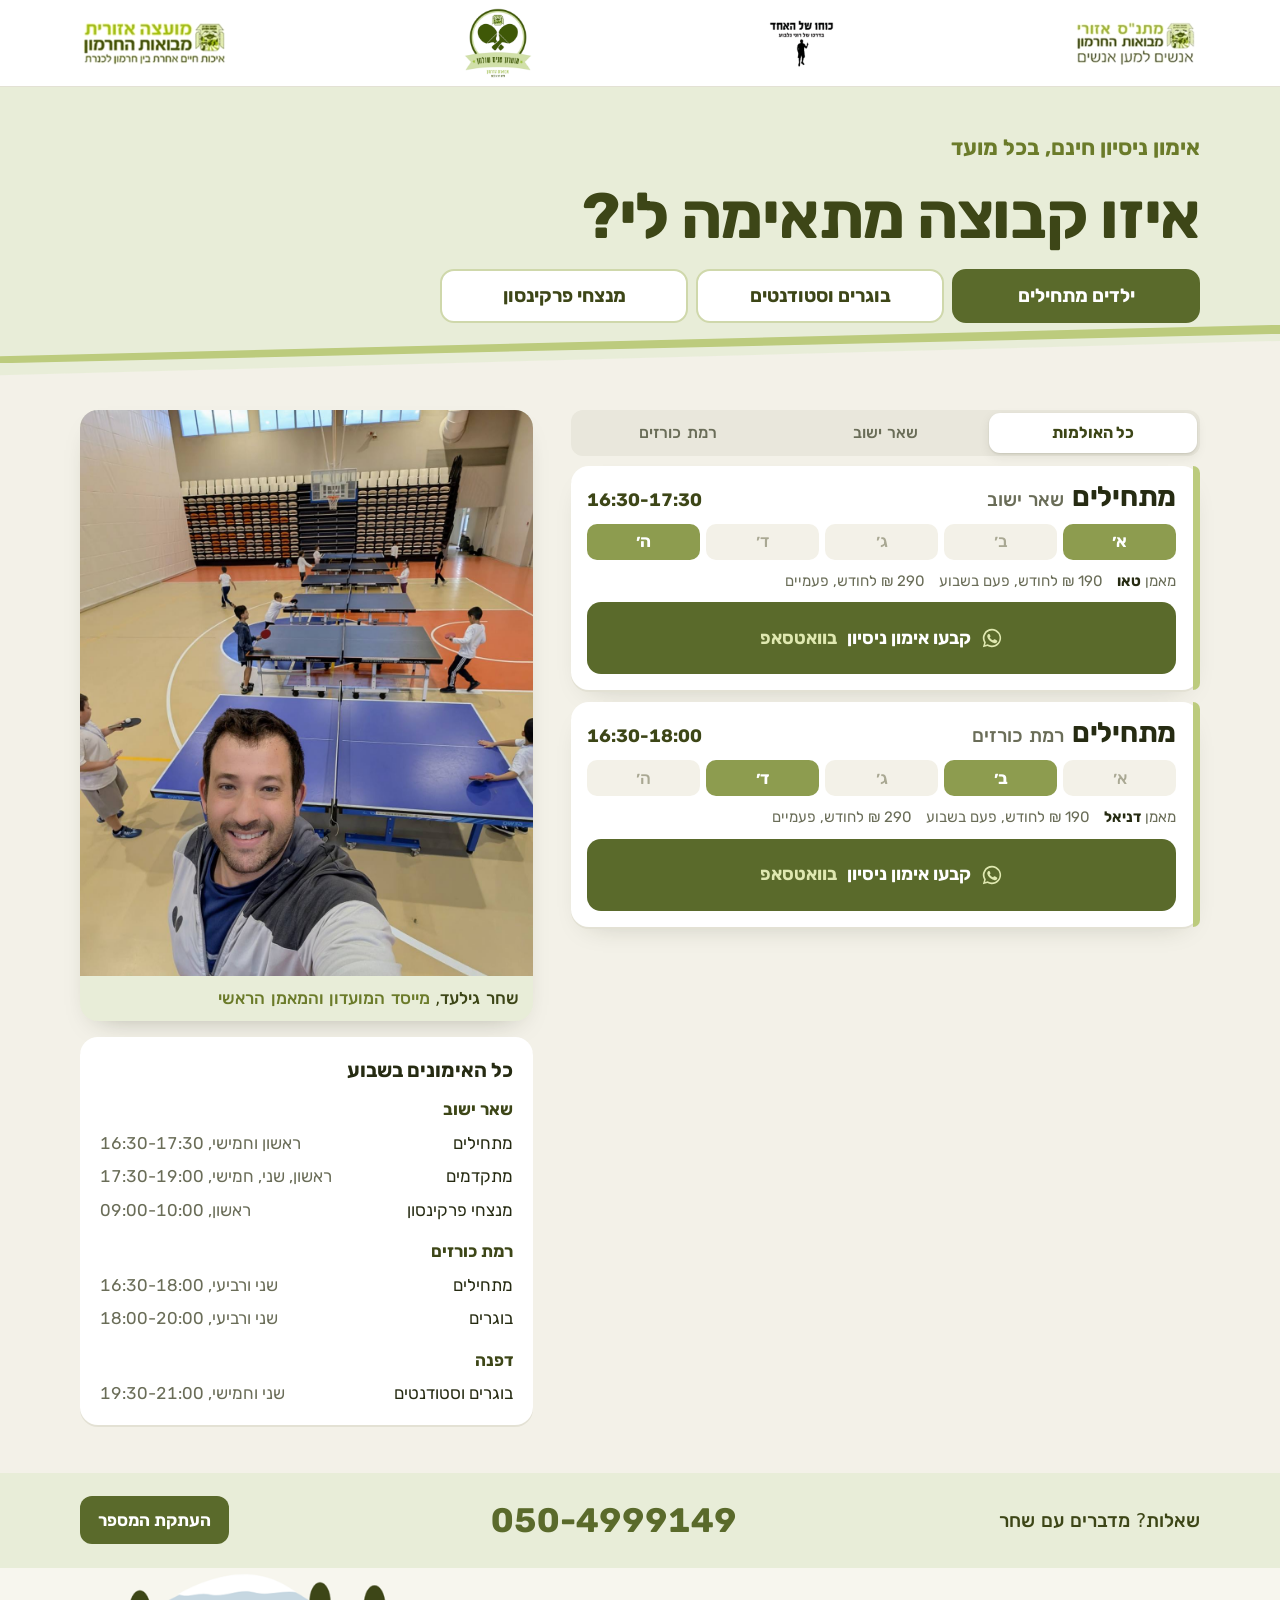
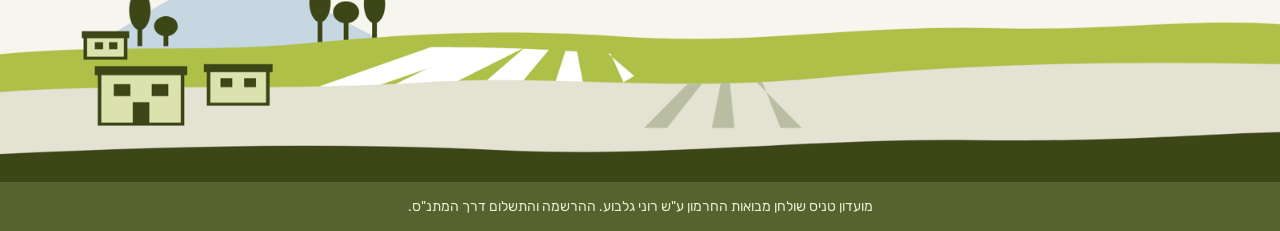
==== index.html @ 9fa0c829 "דף הקבוצות להורים ולמתעניינים Co-Authored-By: Claude Opus 5.5 <noreply@anthropic.com> Claude-Session" ====
<!doctype html>
<html lang="he" dir="rtl">
<head>
<meta charset="utf-8">
<meta name="viewport" content="width=device-width,initial-scale=1,viewport-fit=cover">
<meta name="description" content="הקבוצות של מועדון טניס שולחן מבואות החרמון: ימים, שעות, מאמנים ומחירים בשאר ישוב, רמת כורזים ודפנה. אימון ניסיון חינם.">
<meta property="og:title" content="איזו קבוצה מתאימה לי? מועדון טניס שולחן מבואות החרמון">
<meta property="og:description" content="ימים, שעות ומאמנים בשלושת האולמות. אימון ניסיון חינם, בכל מועד.">
<meta name="theme-color" content="#e8edd8">
<style>body{margin:0}img{max-width:100%}[hidden]{display:none!important}:root{padding-top:env(safe-area-inset-top,0px);padding-bottom:env(safe-area-inset-bottom,0px)}</style>
<title>איזו קבוצה מתאימה לי</title>

<style>
@font-face{font-family:"Rubik";font-weight:400;font-display:swap;src:url([data-uri]) format("woff2");unicode-range:U+0590-05FF,U+200C-2010,U+20AA,U+25CC,U+FB1D-FB4F}
@font-face{font-family:"Rubik";font-weight:500;font-display:swap;src:url([data-uri]) format("woff2");unicode-range:U+0590-05FF,U+200C-2010,U+20AA,U+25CC,U+FB1D-FB4F}
@font-face{font-family:"Rubik";font-weight:700;font-display:swap;src:url([data-uri]) format("woff2");unicode-range:U+0590-05FF,U+200C-2010,U+20AA,U+25CC,U+FB1D-FB4F}
@font-face{font-family:"Rubik";font-weight:400;font-display:swap;src:url([data-uri]) format("woff2");unicode-range:U+0000-00FF,U+2000-206F}
@font-face{font-family:"Rubik";font-weight:700;font-display:swap;src:url([data-uri]) format("woff2");unicode-range:U+0000-00FF,U+2000-206F}

/* Layout: the club's flyer template as a web page. White logo strip, olive title band with the
   lime diagonal, cream body with white side-barred cards, olive CTA bars, Galilee landscape footer.
   Two taps: who (in the band), then WhatsApp (on the card). One light look, like the printed template. */
:root{
  --olive:#3d4617; --olive-2:#4a5520; --lime:#a8bb43; --lime-soft:#f0f3e2;
  --sage:#e8edd8; --sage-line:#cfd8ab; --act:#5a6a2b; --act-2:#4e5d24; --on:#8d9c4f; --stripe:#bccb7d;
  --cream:#f3f1e8; --white:#ffffff; --ink:#262b12; --muted:#6a6d58; --line:#e3e1d4;
  --font:"Rubik",system-ui,-apple-system,"Segoe UI",Arial,sans-serif;
  --r:18px;
  --spring:cubic-bezier(.2,.9,.25,1);
  color-scheme:light;
}
html{scroll-behavior:smooth}
body{background:var(--cream);color:var(--ink);font-family:var(--font);font-size:17px;line-height:1.5;-webkit-font-smoothing:antialiased;-webkit-tap-highlight-color:transparent}
.in{max-width:1120px;margin:0 auto;padding-left:max(16px,env(safe-area-inset-left,0px));padding-right:max(16px,env(safe-area-inset-right,0px))}

.logos{background:var(--white);border-bottom:1px solid var(--line)}
.logos .in{display:grid;grid-template-columns:repeat(4,auto);justify-content:space-between;align-items:center;gap:10px;padding-block:8px}
.logos img{display:block;height:clamp(28px,6vw,52px);width:auto;max-width:100%;object-fit:contain}
.logos img.club{height:clamp(40px,8vw,70px)}

.band{position:relative;background:var(--sage);color:var(--olive);padding-bottom:clamp(34px,5vw,56px)}
.band::after{content:"";position:absolute;inset-inline:0;bottom:0;height:clamp(20px,3vw,40px);background:linear-gradient(var(--cream),var(--cream)) bottom/100% 0 no-repeat;
  background:var(--cream);clip-path:polygon(0 100%,100% 100%,100% 0,0 calc(100% - 4px))}
.band::before{content:"";position:absolute;inset-inline:0;bottom:clamp(8px,1.4vw,16px);height:clamp(22px,3vw,40px);background:var(--stripe);
  clip-path:polygon(0 calc(100% - 7px),100% 0,100% 9px,0 100%)}
.band .in{position:relative;z-index:1;display:grid;gap:clamp(10px,1.8vw,20px);padding-block:clamp(16px,3.5vw,44px) 0}
.eyebrow{color:#6b7b2a;font-weight:700;font-size:clamp(16px,2.2vw,22px);margin:0}
h1{margin:0;font-weight:700;font-size:clamp(30px,6vw,64px);line-height:1.02;letter-spacing:-.02em;text-wrap:balance}
.who{display:grid;grid-template-columns:repeat(3,minmax(0,1fr));gap:8px;max-width:760px}
.who button{font:inherit;font-weight:700;font-size:clamp(16px,1.9vw,19px);line-height:1.2;color:var(--olive);
  background:var(--white);border:2px solid var(--sage-line);border-radius:14px;min-height:54px;padding:8px 8px;cursor:pointer;
  transition:transform 120ms ease-out,background 160ms ease-out,color 160ms ease-out,border-color 160ms ease-out}
.who button:hover{border-color:var(--on)}
.who button:active{transform:scale(.97)}
.who button[aria-pressed="true"]{background:var(--act);border-color:var(--act);color:var(--white)}
@media (max-width:420px){.who button{font-size:15px}}

main .in{display:grid;grid-template-columns:minmax(0,1.25fr) minmax(0,.9fr);gap:clamp(20px,3vw,40px);align-items:start;padding-block:clamp(10px,2.4vw,32px) clamp(24px,4vw,48px)}
@media (max-width:900px){main .in{grid-template-columns:1fr}}
.pane{scroll-margin-top:12px}

.where{position:relative;display:grid;grid-auto-flow:column;grid-auto-columns:minmax(0,1fr);background:#e9e7dc;border-radius:12px;padding:3px;margin-bottom:10px}
.where[hidden]{display:none}
.where .thumb{position:absolute;left:0;top:3px;bottom:3px;width:0;border-radius:11px;background:var(--white);box-shadow:0 1px 2px rgba(38,43,18,.12),0 4px 12px rgba(38,43,18,.08);
  transition:transform 380ms var(--spring),width 380ms var(--spring)}
.where button{position:relative;z-index:1;font:inherit;font-weight:500;font-size:16px;color:var(--muted);background:none;border:0;border-radius:10px;min-height:40px;cursor:pointer;transition:color 160ms,transform 110ms}
.where button[aria-pressed="true"]{color:var(--olive);font-weight:700}
.where button:active{transform:scale(.97)}

.results{display:grid;gap:12px}
.card{position:relative;background:var(--white);border-radius:var(--r);padding:16px 24px 16px 16px;display:grid;gap:10px;
  box-shadow:0 2px 0 var(--line),0 12px 28px -18px rgba(38,43,18,.28)}
.card::before{content:"";position:absolute;inset-block:0;inset-inline-start:0;width:7px;border-start-start-radius:var(--r);border-end-start-radius:var(--r);background:var(--stripe)}
.card .top{display:flex;align-items:baseline;justify-content:space-between;gap:6px 14px;flex-wrap:wrap}
.card h2{margin:0;font-size:clamp(22px,3vw,28px);line-height:1.1;letter-spacing:-.01em}
.card h2 small{font-size:.68em;font-weight:500;color:var(--muted);margin-inline-start:8px;letter-spacing:0}
.card .when{font-weight:700;font-size:18px;font-variant-numeric:tabular-nums;color:var(--olive)}
.week{display:grid;grid-template-columns:repeat(5,minmax(0,1fr));gap:6px}
.week span{display:grid;place-items:center;height:36px;border-radius:10px;background:var(--cream);color:#a9a893;font-weight:500}
.week span.on{background:var(--on);color:var(--white);font-weight:700}
.facts{display:flex;flex-wrap:wrap;gap:6px 22px;font-size:18px;font-variant-numeric:tabular-nums}
.facts b{font-weight:700}
.price{display:flex;flex-wrap:wrap;gap:2px 14px;color:var(--muted);font-size:15px}
.price b{color:var(--ink);font-weight:700}
.go{display:flex;align-items:center;justify-content:center;gap:10px;background:var(--act);color:var(--white);text-decoration:none;
  font-weight:700;font-size:18px;border-radius:14px;min-height:52px;padding:10px 18px;transition:transform 110ms ease-out,background 160ms}
.go em{font-style:normal;color:#dfe8b0}
.go:hover{background:var(--act-2)}
.go:active{transform:scale(.98)}
.go svg{width:22px;height:22px;flex:none;color:#dfe8b0}
.enter{animation:enter 420ms var(--spring) both}
@keyframes enter{from{opacity:0;transform:translateY(10px)}to{opacity:1;transform:none}}
@media (prefers-reduced-motion:reduce){.enter{animation:fade 180ms ease both}@keyframes fade{from{opacity:0}to{opacity:1}}.where .thumb{transition:none}html{scroll-behavior:auto}}

.side{display:grid;gap:16px;position:sticky;top:16px}
.photo{margin:0;border-radius:var(--r);overflow:hidden;background:var(--sage);box-shadow:0 12px 28px -18px rgba(38,43,18,.4)}
.photo img{display:block;width:100%;aspect-ratio:4/5;object-fit:cover;object-position:50% 62%}
.photo figcaption{color:var(--olive);font-weight:500;padding:10px 14px}
.photo figcaption b{color:#6b7b2a;font-weight:500}
@media (max-width:900px){.side{position:static}.photo img{aspect-ratio:16/10}}

.week-all{background:var(--white);border-radius:var(--r);padding:18px 20px;box-shadow:0 2px 0 var(--line)}
.week-all h3{margin:0 0 4px;font-size:20px}
.week-all dl{margin:0;display:grid;gap:8px}
.week-all dt{font-weight:700;color:var(--olive);margin-top:8px}
.week-all dd{margin:0;display:flex;justify-content:space-between;gap:12px;font-variant-numeric:tabular-nums}
.week-all dd span:last-child{color:var(--muted);text-align:left}

.call{background:var(--sage);color:var(--olive)}
.call .in{display:flex;flex-wrap:wrap;align-items:center;justify-content:space-between;gap:12px 20px;padding-block:22px}
.call p{margin:0;font-size:19px;font-weight:500}
.num{font-size:clamp(26px,4vw,34px);font-weight:700;color:var(--act);direction:ltr;unicode-bidi:isolate;user-select:all;font-variant-numeric:tabular-nums}
.copy{font:inherit;font-weight:700;color:var(--white);background:var(--act);border:0;border-radius:12px;min-height:48px;padding:8px 18px;cursor:pointer;transition:transform 110ms}
.copy:active{transform:scale(.97)}
.land{display:block;width:100%;height:auto}
.foot{background:#56632e;color:#e7ecd2;font-size:14px;text-align:center;padding-block:14px}

button:focus-visible,a:focus-visible{outline:3px solid var(--on);outline-offset:3px}
</style>

</head>
<body>
<header class="logos">
  <div class="in">
    <img src="[data-uri]" alt="מתנ&quot;ס אזורי מבואות החרמון">
    <img src="[data-uri]" alt="כוחו של האחד">
    <img class="club" src="[data-uri]" alt="מועדון טניס שולחן מבואות החרמון ע&quot;ש רוני גלבוע">
    <img src="[data-uri]" alt="מועצה אזורית מבואות החרמון">
  </div>
</header>

<section class="band">
  <div class="in">
    <p class="eyebrow">אימון ניסיון חינם, בכל מועד</p>
    <h1>איזו קבוצה מתאימה לי?</h1>
    <div class="who" id="who" role="group" aria-label="למי האימון"></div>
  </div>
</section>

<main>
  <div class="in">
    <section class="pane" id="pane" aria-label="הקבוצה שמתאימה">
      <div class="where" id="where" role="group" aria-label="אולם"><span class="thumb" id="thumb"></span></div>
      <div class="results" id="results" aria-live="polite"></div>
    </section>
    <aside class="side">
      <figure class="photo">
        <img src="[data-uri]" alt="אימון ילדים באולם, שחר בקדמת התמונה">
        <figcaption>שחר גילעד, <b>מייסד המועדון והמאמן הראשי</b></figcaption>
      </figure>
      <div class="week-all" id="weekall"></div>
    </aside>
  </div>
</main>

<section class="call">
  <div class="in">
    <p>שאלות? מדברים עם שחר</p>
    <span class="num" id="phone">050-4999149</span>
    <button class="copy" id="copy" type="button">העתקת המספר</button>
  </div>
</section>
<img class="land" src="[data-uri]" alt="">
<div class="foot"><div class="in">מועדון טניס שולחן מבואות החרמון ע"ש רוני גלבוע. ההרשמה והתשלום דרך המתנ"ס.</div></div>

<script>
const PHONE = "972504999149";
const DAYS = ["א׳", "ב׳", "ג׳", "ד׳", "ה׳"];
const DAYNAMES = ["ראשון", "שני", "שלישי", "רביעי", "חמישי"];
const WHO = [
  { id: "kids", label: "ילדים מתחילים" },
  { id: "adults", label: "בוגרים וסטודנטים" },
  { id: "pk", label: "מנצחי פרקינסון" },
];
const HALLS = { shear: "שאר ישוב", korazim: "רמת כורזים", dafna: "דפנה" };
const GROUPS = [
  { who: "kids", hall: "shear", name: "מתחילים", days: [0, 4], hours: "16:30-17:30", coach: "טאו", price: ["190 ₪ לחודש, פעם בשבוע", "290 ₪ לחודש, פעמיים"] },
  { who: "kids", hall: "korazim", name: "מתחילים", days: [1, 3], hours: "16:30-18:00", coach: "דניאל", price: ["190 ₪ לחודש, פעם בשבוע", "290 ₪ לחודש, פעמיים"] },
  { who: "advanced", hall: "shear", name: "מתקדמים", days: [0, 1, 4], hours: "17:30-19:00", coach: "שחר", price: ["290 ₪ לחודש, פעמיים בשבוע", "390 ₪ לחודש, שלוש פעמים"] },
  { who: "adults", hall: "korazim", name: "בוגרים", days: [1, 3], hours: "18:00-20:00", coach: "דניאל", price: ["190 ₪ לחודש, פעם בשבוע", "290 ₪ לחודש, פעמיים"] },
  { who: "adults", hall: "dafna", name: "בוגרים וסטודנטים", days: [1, 4], hours: "19:30-21:00", coach: "דור", price: ["190 ₪ לחודש, פעם בשבוע", "290 ₪ לחודש, פעמיים"] },
  { who: "pk", hall: "shear", name: "מנצחי פרקינסון", days: [0], hours: "09:00-10:00", coach: "שחר", price: ["100 ₪ לחודש"] },
];
const WA = '<svg viewBox="0 0 24 24" aria-hidden="true" fill="currentColor"><path d="M12 2a10 10 0 0 0-8.6 15.1L2 22l5-1.3A10 10 0 1 0 12 2zm0 18.2a8.2 8.2 0 0 1-4.2-1.2l-.3-.2-3 .8.8-2.9-.2-.3A8.2 8.2 0 1 1 12 20.2zm4.5-6.1c-.2-.1-1.5-.7-1.7-.8s-.4-.1-.6.1-.7.8-.8 1-.3.2-.5.1a6.7 6.7 0 0 1-3.3-2.9c-.2-.4.2-.4.7-1.3a.5.5 0 0 0 0-.4l-.8-1.8c-.2-.5-.4-.4-.6-.4h-.5a1 1 0 0 0-.7.3 3 3 0 0 0-.9 2.2 5.2 5.2 0 0 0 1.1 2.8 11.9 11.9 0 0 0 4.6 4c1.7.7 2.4.8 3.2.7a2.8 2.8 0 0 0 1.9-1.3 2.3 2.3 0 0 0 .1-1.3c0-.1-.2-.2-.4-.3z"/></svg>';

const dayText = (g) => { const n = g.days.map((d) => DAYNAMES[d]); return n.length > 2 ? n.join(", ") : n.join(" ו"); };
const calm = () => matchMedia("(prefers-reduced-motion: reduce)").matches;

let who = "kids", where = "all";
try { const s = JSON.parse(localStorage.getItem("pick") || "{}"); if (WHO.some((w) => w.id === s.who)) who = s.who; } catch {}

function waLink(g) {
  const at = "ב" + HALLS[g.hall], when = `${dayText(g)}, ${g.hours}`;
  const text = g.who === "pk"
    ? `שלום שחר, אשמח להגיע לאימון ניסיון בקבוצת מנצחי פרקינסון ${at} (${when}).`
    : g.who === "adults"
      ? `שלום שחר, אשמח להגיע לאימון ניסיון בקבוצת ה${g.name} ${at} (${when}).`
      : `שלום שחר, אשמח לתאם אימון ניסיון לילד/ה שלי בקבוצת ה${g.name} ${at} (${when}).`;
  return `https://wa.me/${PHONE}?text=${encodeURIComponent(text)}`;
}

function renderWho() {
  const box = document.getElementById("who");
  box.innerHTML = "";
  for (const w of WHO) {
    const b = document.createElement("button");
    b.type = "button"; b.id = "who-" + w.id; b.textContent = w.label;
    b.setAttribute("aria-pressed", String(w.id === who));
    b.addEventListener("click", () => {
      who = w.id; where = "all";
      try { localStorage.setItem("pick", JSON.stringify({ who })); } catch {}
      renderWho(); renderResults();
      const pane = document.getElementById("pane"), y = pane.getBoundingClientRect().top;
      if (y > innerHeight * .6 || y < 0) pane.scrollIntoView({ behavior: calm() ? "auto" : "smooth", block: "start" });
    });
    box.append(b);
  }
}

function placeThumb() {
  const box = document.getElementById("where"), thumb = document.getElementById("thumb");
  const on = box.querySelector('button[aria-pressed="true"]');
  if (!on) return;
  thumb.style.width = on.offsetWidth + "px";
  thumb.style.transform = `translateX(${on.offsetLeft}px)`;
}

function renderWhere(halls) {
  const box = document.getElementById("where");
  box.querySelectorAll("button").forEach((b) => b.remove());
  box.hidden = halls.length < 2;
  if (box.hidden) return;
  for (const [id, label] of [["all", "כל האולמות"], ...halls.map((h) => [h, HALLS[h]])]) {
    const b = document.createElement("button");
    b.type = "button"; b.id = "where-" + id; b.textContent = label;
    b.setAttribute("aria-pressed", String(id === where));
    b.addEventListener("click", () => {
      where = id;
      box.querySelectorAll("button").forEach((x) => x.setAttribute("aria-pressed", String(x === b)));
      placeThumb(); renderCards();
    });
    box.append(b);
  }
  requestAnimationFrame(placeThumb);
}

function card(g, i) {
  const a = document.createElement("article");
  a.className = "card enter";
  a.style.animationDelay = i * 60 + "ms";
  a.innerHTML = `<div class="top"><h2>${g.name}<small>${HALLS[g.hall]}</small></h2><span class="when">${g.hours}</span></div>
    <div class="week" aria-label="ימי אימון: ${dayText(g)}">${DAYS.map((d, k) => `<span class="${g.days.includes(k) ? "on" : ""}">${d}</span>`).join("")}</div>
    <div class="price"><span>מאמן <b>${g.coach}</b></span>${g.price.map((p) => `<span>${p}</span>`).join("")}</div>
    <a class="go" href="${waLink(g)}" target="_blank" rel="noopener">${WA}קבעו אימון ניסיון <em>בוואטסאפ</em></a>`;
  return a;
}

const mine = () => GROUPS.filter((g) => g.who === who);
function renderCards() {
  const box = document.getElementById("results");
  box.innerHTML = "";
  mine().filter((g) => where === "all" || g.hall === where).forEach((g, i) => box.append(card(g, i)));
}
function renderResults() { renderWhere([...new Set(mine().map((g) => g.hall))]); renderCards(); }

document.getElementById("weekall").innerHTML = "<h3>כל האימונים בשבוע</h3><dl>" +
  Object.entries(HALLS).map(([id, name]) => `<dt>${name}</dt>` +
    GROUPS.filter((g) => g.hall === id).map((g) => `<dd><span>${g.name}</span><span>${dayText(g)}, ${g.hours}</span></dd>`).join("")).join("") + "</dl>";

document.getElementById("copy").addEventListener("click", (e) => {
  const btn = e.currentTarget;
  navigator.clipboard.writeText("050-4999149").then(() => { btn.textContent = "הועתק"; }).catch(() => {
    const r = document.createRange(); r.selectNodeContents(document.getElementById("phone"));
    const s = getSelection(); s.removeAllRanges(); s.addRange(r);
  });
});
addEventListener("resize", placeThumb);
document.documentElement.dir = "rtl"; document.documentElement.lang = "he";
renderWho(); renderResults();
</script>

</body>
</html>
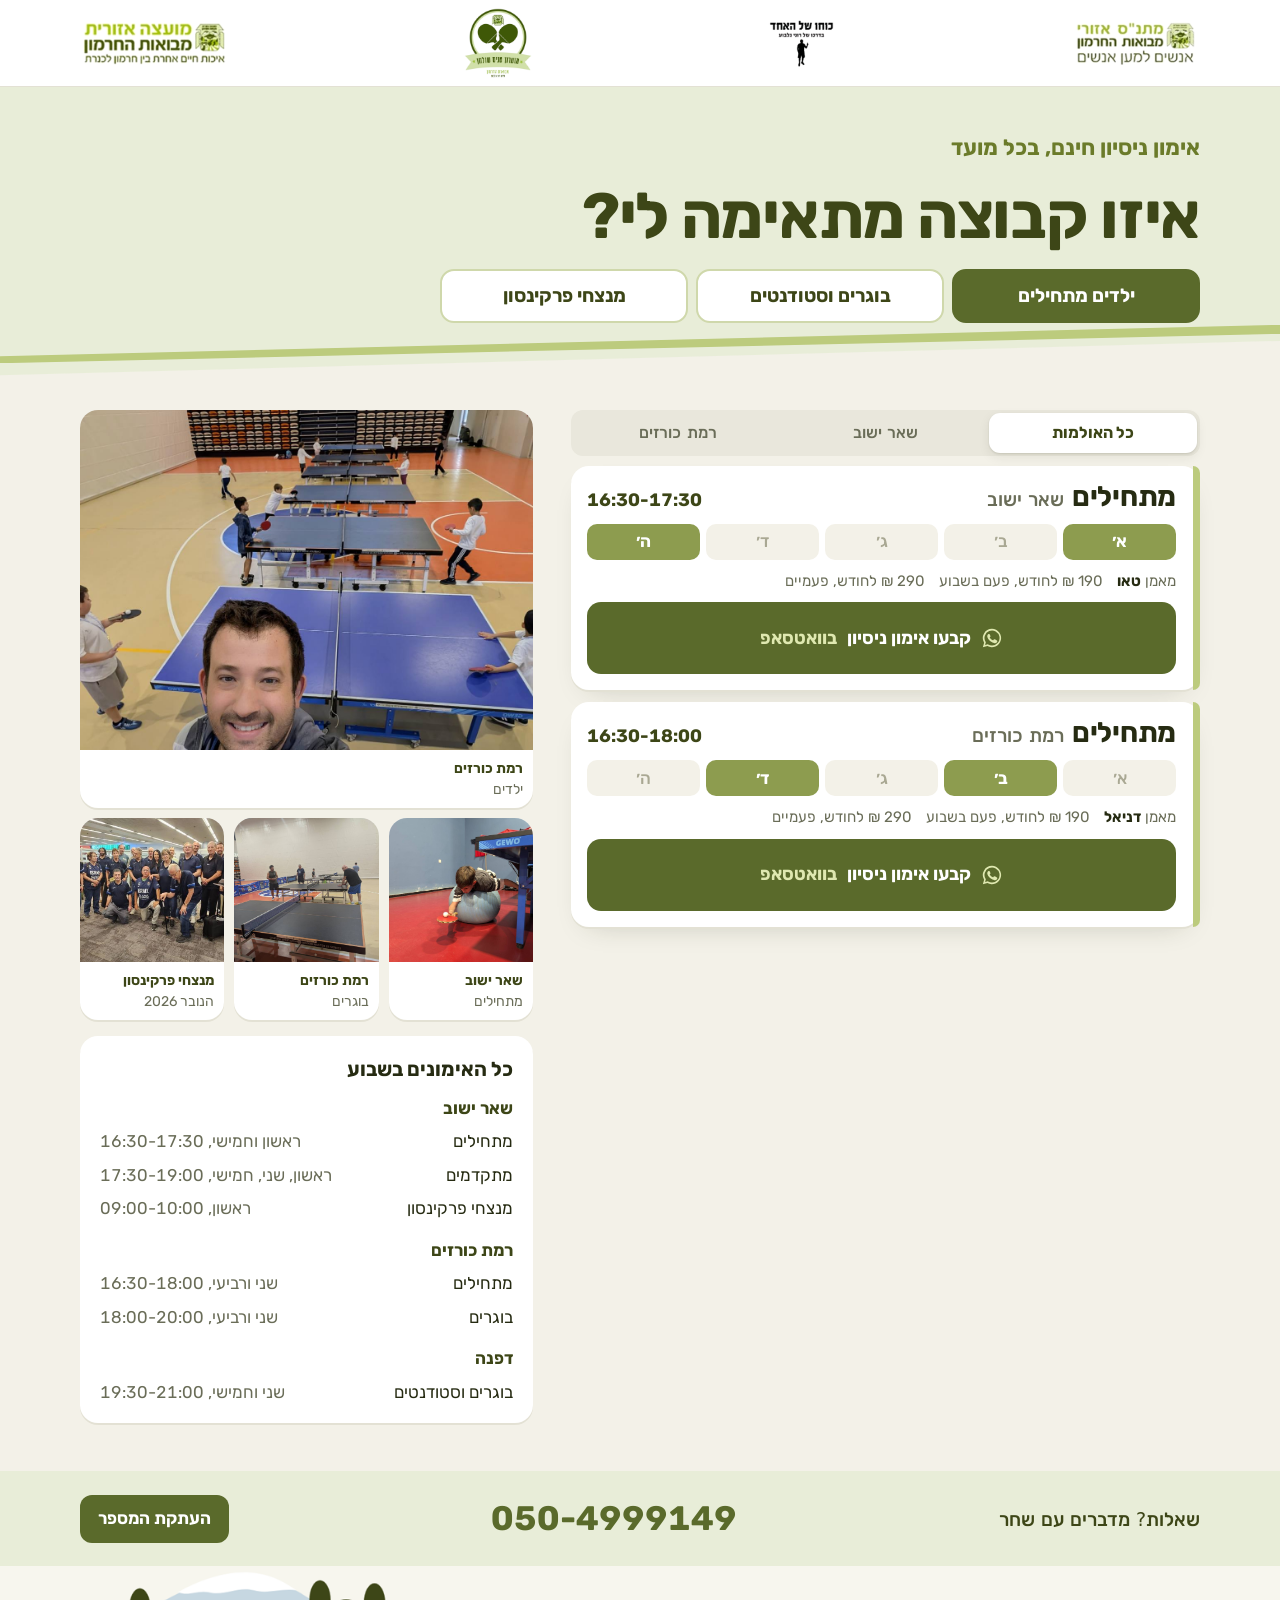
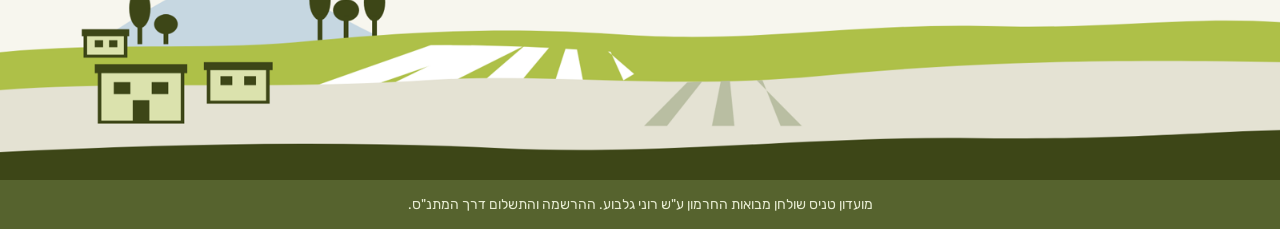
==== commit a02b89ad: "תמונות מכל האולמות במקום תמונה אחת Co-Authored-By: Claude Opus 5.5 <noreply@anthropic.com> Claude-Se" ====
--- a/index.html
+++ b/index.html
@@ -9,7 +9,6 @@
 <meta name="theme-color" content="#e8edd8">
 <style>body{margin:0}img{max-width:100%}[hidden]{display:none!important}:root{padding-top:env(safe-area-inset-top,0px);padding-bottom:env(safe-area-inset-bottom,0px)}</style>
 <title>איזו קבוצה מתאימה לי</title>
-
 <style>
 @font-face{font-family:"Rubik";font-weight:400;font-display:swap;src:url([data-uri]) format("woff2");unicode-range:U+0590-05FF,U+200C-2010,U+20AA,U+25CC,U+FB1D-FB4F}
 @font-face{font-family:"Rubik";font-weight:500;font-display:swap;src:url([data-uri]) format("woff2");unicode-range:U+0590-05FF,U+200C-2010,U+20AA,U+25CC,U+FB1D-FB4F}
@@ -93,12 +92,17 @@
 @media (prefers-reduced-motion:reduce){.enter{animation:fade 180ms ease both}@keyframes fade{from{opacity:0}to{opacity:1}}.where .thumb{transition:none}html{scroll-behavior:auto}}
 
 .side{display:grid;gap:16px;position:sticky;top:16px}
-.photo{margin:0;border-radius:var(--r);overflow:hidden;background:var(--sage);box-shadow:0 12px 28px -18px rgba(38,43,18,.4)}
-.photo img{display:block;width:100%;aspect-ratio:4/5;object-fit:cover;object-position:50% 62%}
-.photo figcaption{color:var(--olive);font-weight:500;padding:10px 14px}
-.photo figcaption b{color:#6b7b2a;font-weight:500}
-@media (max-width:900px){.side{position:static}.photo img{aspect-ratio:16/10}}
-
+.gallery{display:grid;grid-auto-flow:column;grid-auto-columns:82%;gap:10px;overflow-x:auto;scroll-snap-type:x mandatory;overscroll-behavior-x:contain;
+  scrollbar-width:none;border-radius:var(--r);-webkit-overflow-scrolling:touch}
+.gallery::-webkit-scrollbar{display:none}
+.gallery figure{margin:0;scroll-snap-align:start;background:var(--white);border-radius:var(--r);overflow:hidden;box-shadow:0 2px 0 var(--line)}
+.gallery img{display:block;width:100%;aspect-ratio:4/5;object-fit:cover}
+.gallery figcaption{display:flex;justify-content:space-between;gap:8px;padding:9px 14px;font-weight:700;color:var(--olive)}
+.gallery figcaption span{font-weight:400;color:var(--muted)}
+@media (min-width:901px){.gallery{grid-auto-flow:row;grid-template-columns:repeat(3,1fr);grid-auto-columns:auto;overflow:visible}
+  .gallery figure:first-child{grid-column:1/-1}.gallery figure:first-child img{aspect-ratio:4/3}.gallery img{aspect-ratio:1/1}
+  .gallery figcaption{padding:8px 10px;font-size:14px;flex-direction:column;gap:0}}
+@media (max-width:900px){.side{position:static}}
 .week-all{background:var(--white);border-radius:var(--r);padding:18px 20px;box-shadow:0 2px 0 var(--line)}
 .week-all h3{margin:0 0 4px;font-size:20px}
 .week-all dl{margin:0;display:grid;gap:8px}
@@ -144,10 +148,12 @@
       <div class="results" id="results" aria-live="polite"></div>
     </section>
     <aside class="side">
-      <figure class="photo">
-        <img src="[data-uri]" alt="אימון ילדים באולם, שחר בקדמת התמונה">
-        <figcaption>שחר גילעד, <b>מייסד המועדון והמאמן הראשי</b></figcaption>
-      </figure>
+      <div class="gallery" id="gallery" aria-label="תמונות מהאולמות">
+        <figure><img src="[data-uri]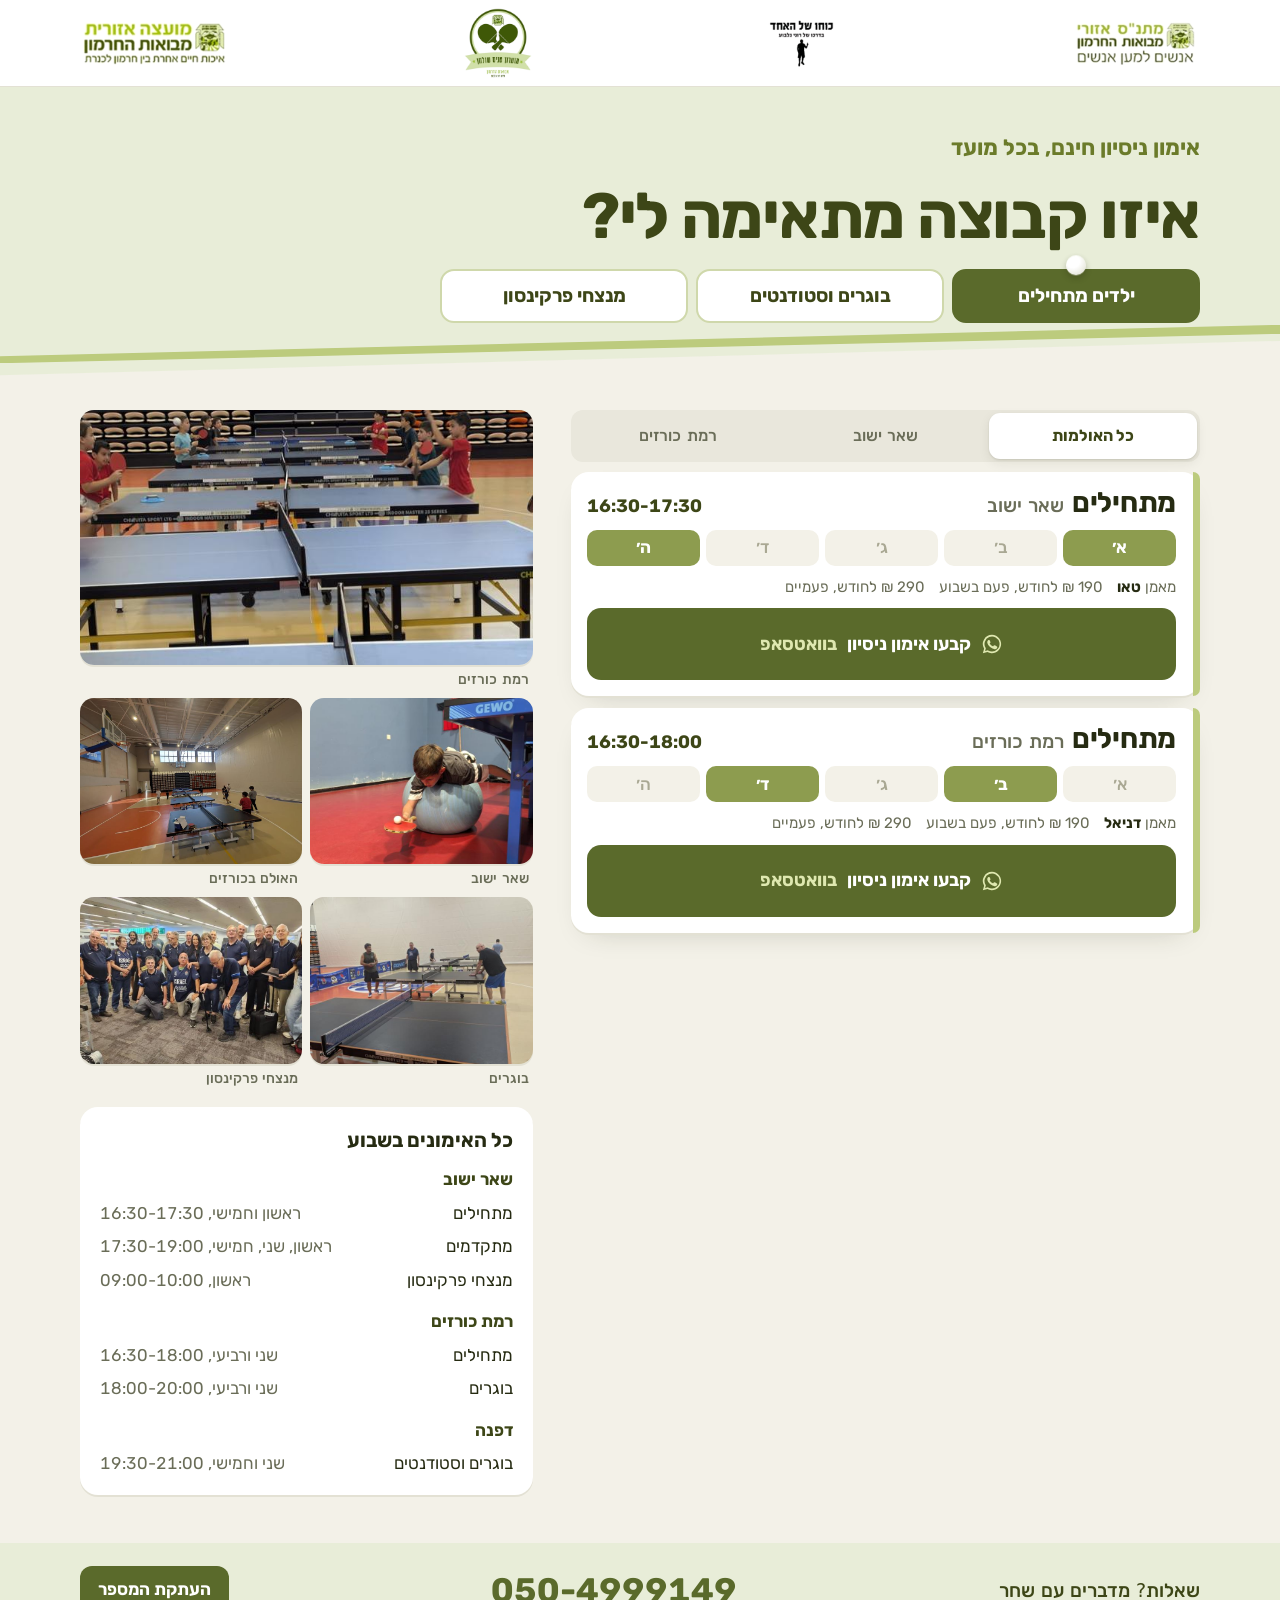
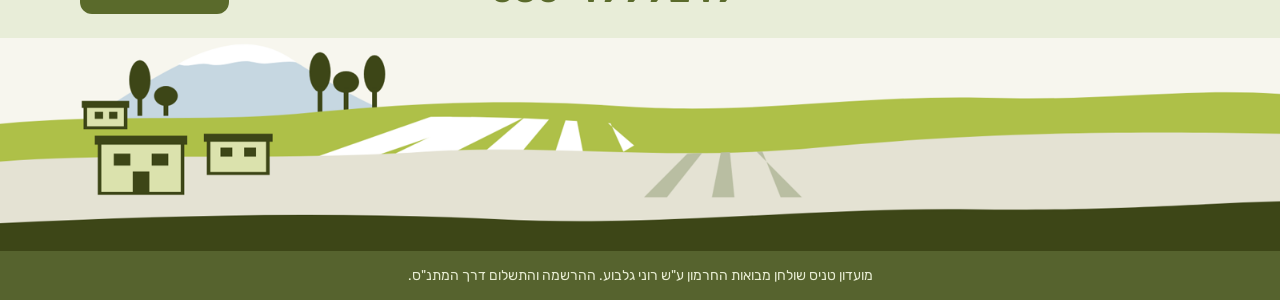
==== commit 422699af: "כדור שקופץ בין הבחירות, תמונות מכל האולמות, פס חיוג בטלפון, תצוגה מקדימה בוואטסאפ Co-Authored-By: Cl" ====
--- a/index.html
+++ b/index.html
@@ -3,11 +3,20 @@
 <head>
 <meta charset="utf-8">
 <meta name="viewport" content="width=device-width,initial-scale=1,viewport-fit=cover">
+<meta name="color-scheme" content="only light">
+<meta name="theme-color" content="#e8edd8">
 <meta name="description" content="הקבוצות של מועדון טניס שולחן מבואות החרמון: ימים, שעות, מאמנים ומחירים בשאר ישוב, רמת כורזים ודפנה. אימון ניסיון חינם.">
-<meta property="og:title" content="איזו קבוצה מתאימה לי? מועדון טניס שולחן מבואות החרמון">
-<meta property="og:description" content="ימים, שעות ומאמנים בשלושת האולמות. אימון ניסיון חינם, בכל מועד.">
-<meta name="theme-color" content="#e8edd8">
-<style>body{margin:0}img{max-width:100%}[hidden]{display:none!important}:root{padding-top:env(safe-area-inset-top,0px);padding-bottom:env(safe-area-inset-bottom,0px)}</style>
+<meta property="og:type" content="website">
+<meta property="og:url" content="https://shahar1987.github.io/kvutzot/">
+<meta property="og:title" content="איזו קבוצה מתאימה לי?">
+<meta property="og:description" content="מועדון טניס שולחן מבואות החרמון. ימים, שעות ומאמנים, אימון ניסיון חינם.">
+<meta property="og:image" content="https://shahar1987.github.io/kvutzot/og.jpg">
+<meta property="og:image:width" content="1200"><meta property="og:image:height" content="630">
+<meta property="og:locale" content="he_IL">
+<meta name="twitter:card" content="summary_large_image">
+<link rel="icon" href="img/logo_club.png">
+<link rel="apple-touch-icon" href="icon.png">
+<style>body{margin:0}img{max-width:100%}[hidden]{display:none!important}:root{padding-top:env(safe-area-inset-top,0px)}</style>
 <title>איזו קבוצה מתאימה לי</title>
 <style>
 @font-face{font-family:"Rubik";font-weight:400;font-display:swap;src:url([data-uri]) format("woff2");unicode-range:U+0590-05FF,U+200C-2010,U+20AA,U+25CC,U+FB1D-FB4F}
@@ -26,10 +35,10 @@
   --font:"Rubik",system-ui,-apple-system,"Segoe UI",Arial,sans-serif;
   --r:18px;
   --spring:cubic-bezier(.2,.9,.25,1);
-  color-scheme:light;
+  color-scheme:only light;
 }
 html{scroll-behavior:smooth}
-body{background:var(--cream);color:var(--ink);font-family:var(--font);font-size:17px;line-height:1.5;-webkit-font-smoothing:antialiased;-webkit-tap-highlight-color:transparent}
+body{background:var(--cream);color:var(--ink);font-family:var(--font);font-size:17px;line-height:1.5;-webkit-font-smoothing:antialiased;-webkit-tap-highlight-color:transparent;-webkit-text-size-adjust:100%;text-size-adjust:100%}
 .in{max-width:1120px;margin:0 auto;padding-left:max(16px,env(safe-area-inset-left,0px));padding-right:max(16px,env(safe-area-inset-right,0px))}
 
 .logos{background:var(--white);border-bottom:1px solid var(--line)}
@@ -62,7 +71,7 @@
 .where[hidden]{display:none}
 .where .thumb{position:absolute;left:0;top:3px;bottom:3px;width:0;border-radius:11px;background:var(--white);box-shadow:0 1px 2px rgba(38,43,18,.12),0 4px 12px rgba(38,43,18,.08);
   transition:transform 380ms var(--spring),width 380ms var(--spring)}
-.where button{position:relative;z-index:1;font:inherit;font-weight:500;font-size:16px;color:var(--muted);background:none;border:0;border-radius:10px;min-height:40px;cursor:pointer;transition:color 160ms,transform 110ms}
+.where button{position:relative;z-index:1;font:inherit;font-weight:500;font-size:16px;color:var(--muted);background:none;border:0;border-radius:10px;min-height:46px;cursor:pointer;transition:color 160ms,transform 110ms}
 .where button[aria-pressed="true"]{color:var(--olive);font-weight:700}
 .where button:active{transform:scale(.97)}
 
@@ -92,16 +101,18 @@
 @media (prefers-reduced-motion:reduce){.enter{animation:fade 180ms ease both}@keyframes fade{from{opacity:0}to{opacity:1}}.where .thumb{transition:none}html{scroll-behavior:auto}}
 
 .side{display:grid;gap:16px;position:sticky;top:16px}
-.gallery{display:grid;grid-auto-flow:column;grid-auto-columns:82%;gap:10px;overflow-x:auto;scroll-snap-type:x mandatory;overscroll-behavior-x:contain;
-  scrollbar-width:none;border-radius:var(--r);-webkit-overflow-scrolling:touch}
+.gallery{display:flex;gap:8px;overflow-x:auto;scroll-snap-type:x mandatory;overscroll-behavior-x:contain;scrollbar-width:none;
+  padding-bottom:2px;-webkit-overflow-scrolling:touch}
 .gallery::-webkit-scrollbar{display:none}
-.gallery figure{margin:0;scroll-snap-align:start;background:var(--white);border-radius:var(--r);overflow:hidden;box-shadow:0 2px 0 var(--line)}
-.gallery img{display:block;width:100%;aspect-ratio:4/5;object-fit:cover}
-.gallery figcaption{display:flex;justify-content:space-between;gap:8px;padding:9px 14px;font-weight:700;color:var(--olive)}
-.gallery figcaption span{font-weight:400;color:var(--muted)}
-@media (min-width:901px){.gallery{grid-auto-flow:row;grid-template-columns:repeat(3,1fr);grid-auto-columns:auto;overflow:visible}
-  .gallery figure:first-child{grid-column:1/-1}.gallery figure:first-child img{aspect-ratio:4/3}.gallery img{aspect-ratio:1/1}
-  .gallery figcaption{padding:8px 10px;font-size:14px;flex-direction:column;gap:0}}
+.gallery figure{flex:none;margin:0;scroll-snap-align:start;display:grid;gap:4px}
+.gallery img{display:block;height:150px;width:auto;border-radius:14px;object-fit:cover;box-shadow:0 2px 0 var(--line)}
+.gallery .tall img{aspect-ratio:3/4}.gallery .wide img{aspect-ratio:4/3}
+.gallery figcaption{font-size:14px;font-weight:500;color:var(--muted);padding-inline:4px}
+@media (prefers-reduced-motion:no-preference){.gallery img{transition:transform .25s var(--spring)}.gallery figure:active img{transform:scale(.97)}}
+@media (min-width:901px){.gallery{display:grid;grid-template-columns:1fr 1fr;overflow:visible}
+  .gallery figure:first-child{grid-column:1/-1}
+  .gallery img,.gallery .tall img,.gallery .wide img{width:100%;height:auto;aspect-ratio:4/3}
+  .gallery figure:first-child img{aspect-ratio:16/9}}
 @media (max-width:900px){.side{position:static}}
 .week-all{background:var(--white);border-radius:var(--r);padding:18px 20px;box-shadow:0 2px 0 var(--line)}
 .week-all h3{margin:0 0 4px;font-size:20px}
@@ -119,6 +130,31 @@
 .land{display:block;width:100%;height:auto}
 .foot{background:#56632e;color:#e7ecd2;font-size:14px;text-align:center;padding-block:14px}
 
+
+/* ping-pong ball that hops between choices */
+.ball{position:absolute;left:0;top:0;width:20px;height:20px;border-radius:50%;z-index:20;pointer-events:none;
+  background:radial-gradient(circle at 35% 30%,#fff 0 35%,#f1f1ea 60%,#d9d9cc 100%);
+  box-shadow:0 3px 6px rgba(38,43,18,.28);will-change:transform}
+.ball[hidden]{display:none}
+.who button,.where button{position:relative}
+
+/* mobile: contact bar in the thumb zone */
+.dock{display:none}
+@media (max-width:760px){
+  .call{display:none}
+  .dock{display:flex;position:fixed;z-index:30;inset-inline:0;bottom:0;align-items:center;justify-content:space-between;gap:12px;
+    padding:10px max(16px,env(safe-area-inset-right,0px)) calc(10px + env(safe-area-inset-bottom,0px)) max(16px,env(safe-area-inset-left,0px));
+    background:rgba(243,241,232,.82);-webkit-backdrop-filter:blur(18px) saturate(160%);backdrop-filter:blur(18px) saturate(160%);
+    border-top:1px solid rgba(255,255,255,.6);box-shadow:0 -6px 20px -14px rgba(38,43,18,.35)}
+  .dock span{font-weight:500;color:var(--olive)}
+  .dock span b{display:block;font-size:20px;direction:ltr;unicode-bidi:isolate;text-align:right;font-variant-numeric:tabular-nums}
+  .dock a{display:flex;align-items:center;gap:8px;min-height:48px;padding:0 18px;border-radius:999px;background:var(--white);color:var(--act);
+    border:2px solid var(--sage-line);font-weight:700;text-decoration:none;transition:transform 110ms}
+  .dock a:active{transform:scale(.97)}
+  .dock svg{width:20px;height:20px}
+  .foot{padding-bottom:calc(84px + env(safe-area-inset-bottom,0px))}
+}
+@media (prefers-reduced-transparency:reduce){.dock{background:var(--cream);-webkit-backdrop-filter:none;backdrop-filter:none}}
 button:focus-visible,a:focus-visible{outline:3px solid var(--on);outline-offset:3px}
 </style>
 
@@ -126,10 +162,10 @@
 <body>
 <header class="logos">
   <div class="in">
-    <img src="[data-uri]" alt="מתנ&quot;ס אזורי מבואות החרמון">
-    <img src="[data-uri]" alt="כוחו של האחד">
-    <img class="club" src="[data-uri]" alt="מועדון טניס שולחן מבואות החרמון ע&quot;ש רוני גלבוע">
-    <img src="[data-uri]" alt="מועצה אזורית מבואות החרמון">
+    <img src="img/logo_matnas.png" alt="מתנ&quot;ס אזורי מבואות החרמון">
+    <img src="img/logo_one.png" alt="כוחו של האחד">
+    <img class="club" src="img/logo_club.png" alt="מועדון טניס שולחן מבואות החרמון ע&quot;ש רוני גלבוע">
+    <img src="img/logo_council.png" alt="מועצה אזורית מבואות החרמון">
   </div>
 </header>
 
@@ -149,10 +185,11 @@
     </section>
     <aside class="side">
       <div class="gallery" id="gallery" aria-label="תמונות מהאולמות">
-        <figure><img src="[data-uri]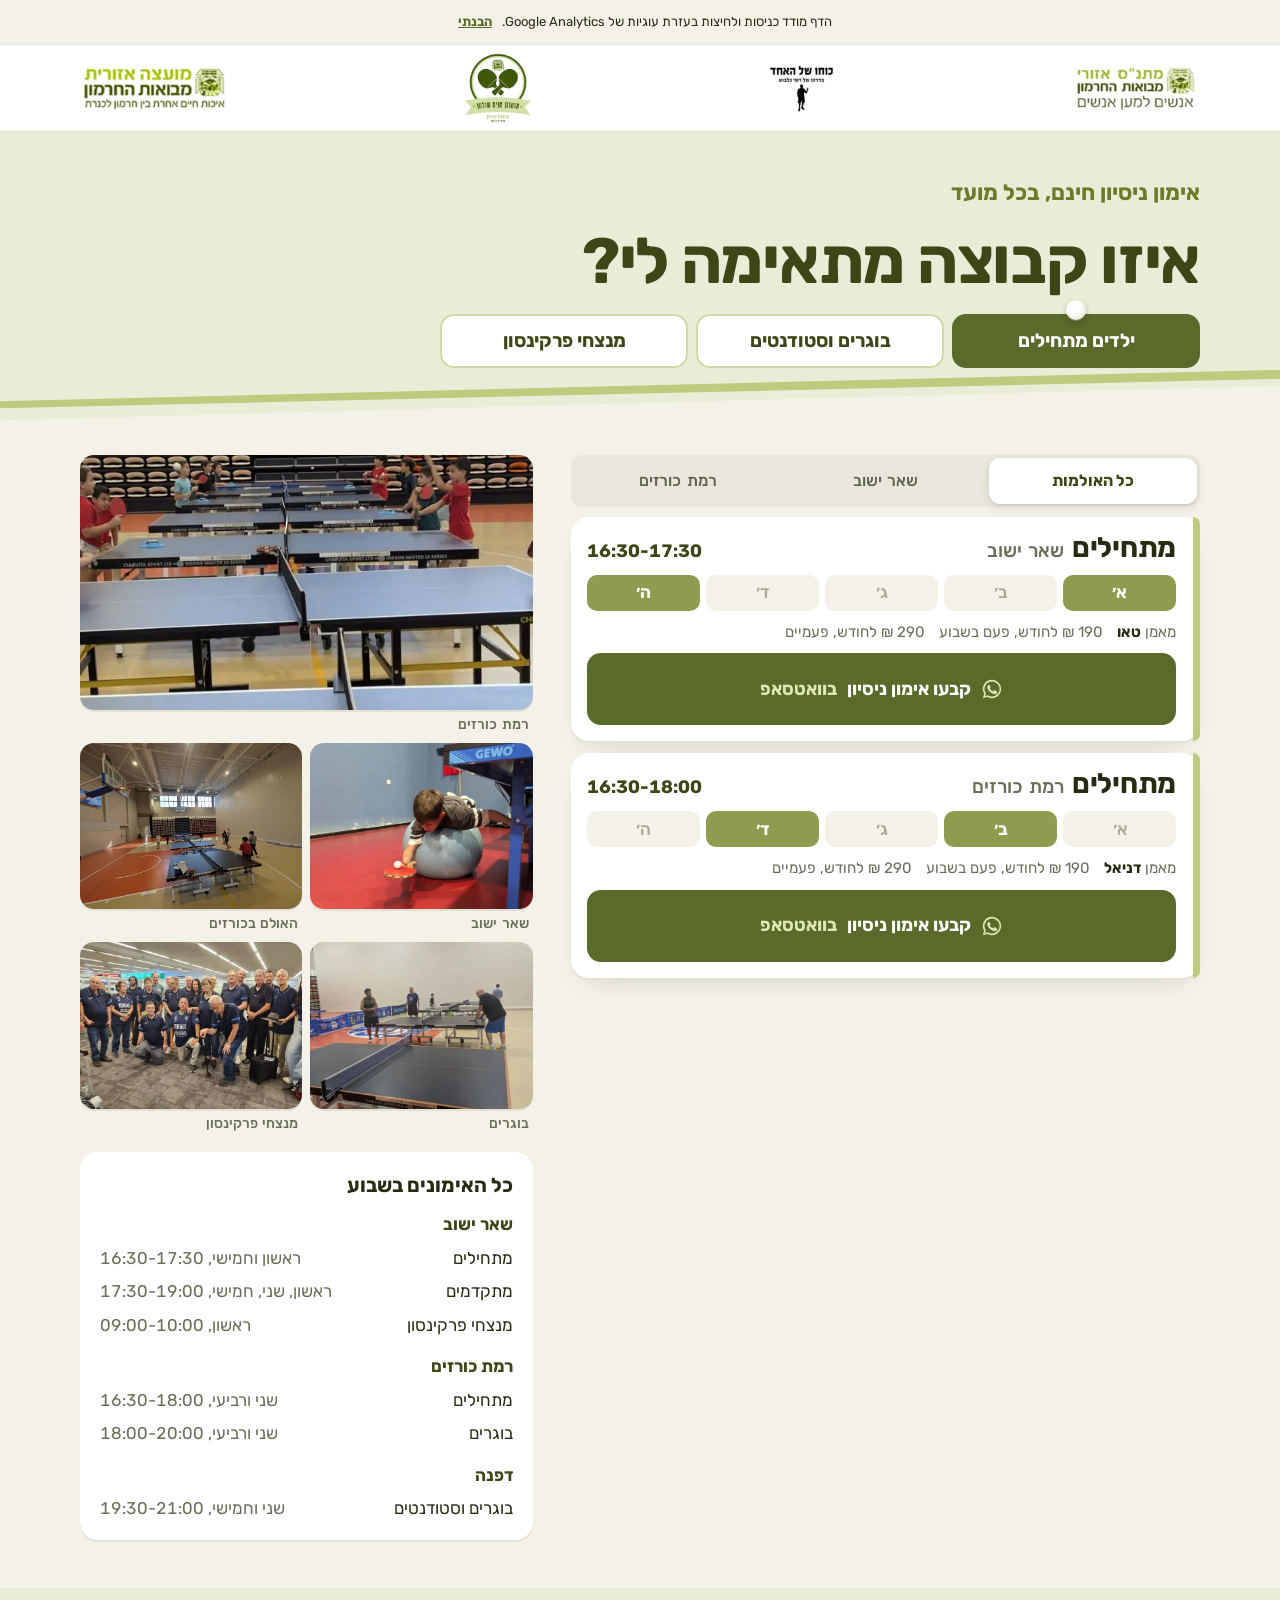
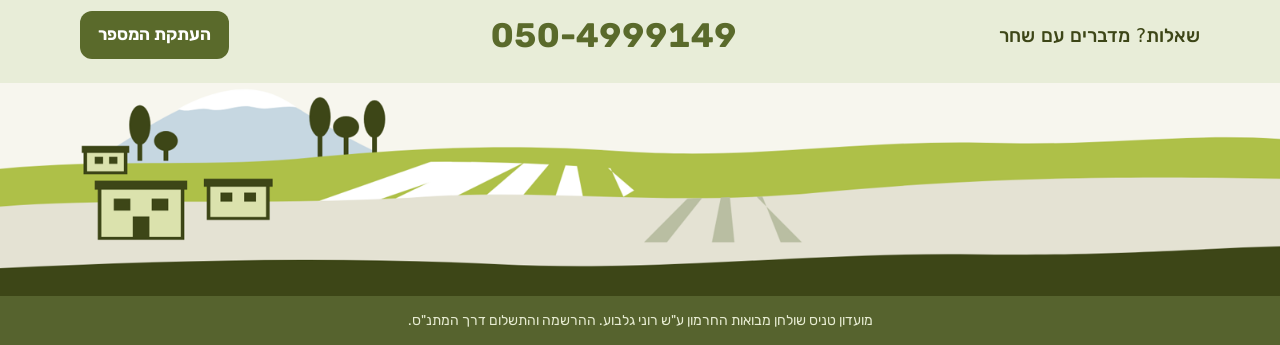
==== commit 87d62d22: "SEO: descriptive title, canonical, static weekly list, JSON-LD, GA4 with cookie notice and contact-c" ====
--- a/index.html
+++ b/index.html
@@ -17,7 +17,12 @@
 <link rel="icon" href="img/logo_club.png">
 <link rel="apple-touch-icon" href="icon.png">
 <style>body{margin:0}img{max-width:100%}[hidden]{display:none!important}:root{padding-top:env(safe-area-inset-top,0px)}</style>
-<title>איזו קבוצה מתאימה לי</title>
+<title>חוגי טניס שולחן בגליל העליון | מועדון מבואות החרמון</title>
+<link rel="canonical" href="https://shahar1987.github.io/kvutzot/">
+<!--ld--><script type="application/ld+json">{"@context":"https://schema.org","@type":"SportsClub","name":"מועדון טניס שולחן מבואות החרמון ע\"ש רוני גלבוע","description":"חוגי טניס שולחן לילדים, לבוגרים ולמתמודדים עם פרקינסון בגליל העליון. אימון ניסיון חינם.","url":"https://shahar1987.github.io/kvutzot/","telephone":"+972504999149","image":"https://shahar1987.github.io/kvutzot/og.jpg","logo":"https://shahar1987.github.io/kvutzot/img/logo_club.png","sport":"טניס שולחן","areaServed":"הגליל העליון","address":{"@type":"PostalAddress","addressRegion":"הגליל העליון","addressCountry":"IL"},"location":[{"@type":"Place","name":"שאר ישוב"},{"@type":"Place","name":"רמת כורזים"},{"@type":"Place","name":"דפנה"}],"makesOffer":[{"@type":"Offer","name":"מתחילים, שאר ישוב","description":"ימי ראשון וחמישי, 16:30-17:30. מאמן: טאו. 190 ₪ לחודש, פעם בשבוע; 290 ₪ לחודש, פעמיים.","price":190,"priceCurrency":"ILS"},{"@type":"Offer","name":"מתחילים, רמת כורזים","description":"ימי שני ורביעי, 16:30-18:00. מאמן: דניאל. 190 ₪ לחודש, פעם בשבוע; 290 ₪ לחודש, פעמיים.","price":190,"priceCurrency":"ILS"},{"@type":"Offer","name":"מתקדמים, שאר ישוב","description":"ימי ראשון, שני, חמישי, 17:30-19:00. מאמן: שחר. 290 ₪ לחודש, פעמיים בשבוע; 390 ₪ לחודש, שלוש פעמים.","price":290,"priceCurrency":"ILS"},{"@type":"Offer","name":"בוגרים, רמת כורזים","description":"ימי שני ורביעי, 18:00-20:00. מאמן: דניאל. 190 ₪ לחודש, פעם בשבוע; 290 ₪ לחודש, פעמיים.","price":190,"priceCurrency":"ILS"},{"@type":"Offer","name":"בוגרים וסטודנטים, דפנה","description":"ימי שני וחמישי, 19:30-21:00. מאמן: דור. 190 ₪ לחודש, פעם בשבוע; 290 ₪ לחודש, פעמיים.","price":190,"priceCurrency":"ILS"},{"@type":"Offer","name":"מנצחי פרקינסון, שאר ישוב","description":"ימי ראשון, 09:00-10:00. מאמן: שחר. 100 ₪ לחודש.","price":100,"priceCurrency":"ILS"}]}</script><!--/ld-->
+<script>try{if(localStorage.getItem("ck"))document.documentElement.classList.add("ck")}catch{}</script>
+<script async src="https://www.googletagmanager.com/gtag/js?id=G-QB526PQR8Q"></script>
+<script>window.dataLayer=window.dataLayer||[];function gtag(){dataLayer.push(arguments)}gtag("js",new Date());gtag("config","G-QB526PQR8Q");</script>
 <style>
 @font-face{font-family:"Rubik";font-weight:400;font-display:swap;src:url([data-uri]) format("woff2");unicode-range:U+0590-05FF,U+200C-2010,U+20AA,U+25CC,U+FB1D-FB4F}
 @font-face{font-family:"Rubik";font-weight:500;font-display:swap;src:url([data-uri]) format("woff2");unicode-range:U+0590-05FF,U+200C-2010,U+20AA,U+25CC,U+FB1D-FB4F}
@@ -71,7 +76,7 @@
 .where[hidden]{display:none}
 .where .thumb{position:absolute;left:0;top:3px;bottom:3px;width:0;border-radius:11px;background:var(--white);box-shadow:0 1px 2px rgba(38,43,18,.12),0 4px 12px rgba(38,43,18,.08);
   transition:transform 380ms var(--spring),width 380ms var(--spring)}
-.where button{position:relative;z-index:1;font:inherit;font-weight:500;font-size:16px;color:var(--muted);background:none;border:0;border-radius:10px;min-height:46px;cursor:pointer;transition:color 160ms,transform 110ms}
+.where button{position:relative;z-index:1;font:inherit;font-weight:500;font-size:16px;color:#5f624f;background:none;border:0;border-radius:10px;min-height:46px;cursor:pointer;transition:color 160ms,transform 110ms}
 .where button[aria-pressed="true"]{color:var(--olive);font-weight:700}
 .where button:active{transform:scale(.97)}
 
@@ -156,16 +161,20 @@
 }
 @media (prefers-reduced-transparency:reduce){.dock{background:var(--cream);-webkit-backdrop-filter:none;backdrop-filter:none}}
 button:focus-visible,a:focus-visible{outline:3px solid var(--on);outline-offset:3px}
+.ckbar{margin:0;padding:0 16px;text-align:center;background:var(--cream);color:var(--ink);font-size:13px;border-bottom:1px solid var(--line)}
+.ckbar button{font:inherit;font-weight:700;color:var(--act);background:none;border:0;min-height:44px;padding:0 10px;cursor:pointer;text-decoration:underline}
+.ck .ckbar{display:none}
 </style>
 
 </head>
 <body>
+<p class="ckbar">הדף מודד כניסות ולחיצות בעזרת עוגיות של Google Analytics.<button type="button" id="ckok">הבנתי</button></p>
 <header class="logos">
   <div class="in">
-    <img src="img/logo_matnas.png" alt="מתנ&quot;ס אזורי מבואות החרמון">
-    <img src="img/logo_one.png" alt="כוחו של האחד">
-    <img class="club" src="img/logo_club.png" alt="מועדון טניס שולחן מבואות החרמון ע&quot;ש רוני גלבוע">
-    <img src="img/logo_council.png" alt="מועצה אזורית מבואות החרמון">
+    <img width="320" height="130" src="img/logo_matnas.png" alt="מתנ&quot;ס אזורי מבואות החרמון">
+    <img width="215" height="154" src="img/logo_one.png" alt="כוחו של האחד">
+    <img class="club" width="391" height="400" src="img/logo_club.png" alt="מועדון טניס שולחן מבואות החרמון ע&quot;ש רוני גלבוע">
+    <img width="375" height="130" src="img/logo_council.png" alt="מועצה אזורית מבואות החרמון">
   </div>
 </header>
 
@@ -185,13 +194,13 @@
     </section>
     <aside class="side">
       <div class="gallery" id="gallery" aria-label="תמונות מהאולמות">
-        <figure class="tall"><img loading="lazy" decoding="async" src="img/g_korazim_kids.jpg" alt="ילדים מתאמנים באולם רמת כורזים"><figcaption>רמת כורזים</figcaption></figure>
-        <figure class="tall"><img loading="lazy" decoding="async" src="img/g_shear_kid.jpg" alt="ילד מתאמן עם כדור פיזיו באולם שאר ישוב"><figcaption>שאר ישוב</figcaption></figure>
-        <figure class="wide"><img loading="lazy" decoding="async" src="img/g_korazim_hall.jpg" alt="האולם ברמת כורזים בזמן אימון"><figcaption>האולם בכורזים</figcaption></figure>
-        <figure class="tall"><img loading="lazy" decoding="async" src="img/g_korazim_adults.jpg" alt="אימון בוגרים ברמת כורזים"><figcaption>בוגרים</figcaption></figure>
-        <figure class="wide"><img loading="lazy" decoding="async" src="img/pk.jpg" alt="קבוצת מנצחי פרקינסון של המועדון"><figcaption>מנצחי פרקינסון</figcaption></figure>
+        <figure class="tall"><img loading="lazy" decoding="async" src="img/g_korazim_kids.webp" alt="ילדים מתאמנים באולם רמת כורזים"><figcaption>רמת כורזים</figcaption></figure>
+        <figure class="tall"><img loading="lazy" decoding="async" src="img/g_shear_kid.webp" alt="ילד מתאמן עם כדור פיזיו באולם שאר ישוב"><figcaption>שאר ישוב</figcaption></figure>
+        <figure class="wide"><img loading="lazy" decoding="async" src="img/g_korazim_hall.webp" alt="האולם ברמת כורזים בזמן אימון"><figcaption>האולם בכורזים</figcaption></figure>
+        <figure class="tall"><img loading="lazy" decoding="async" src="img/g_korazim_adults.webp" alt="אימון בוגרים ברמת כורזים"><figcaption>בוגרים</figcaption></figure>
+        <figure class="wide"><img loading="lazy" decoding="async" src="img/pk.webp" alt="קבוצת מנצחי פרקינסון של המועדון"><figcaption>מנצחי פרקינסון</figcaption></figure>
       </div>
-      <div class="week-all" id="weekall"></div>
+      <div class="week-all" id="weekall"><!--week--><h3>כל האימונים בשבוע</h3><dl><dt>שאר ישוב</dt><dd><span>מתחילים</span><span>ראשון וחמישי, 16:30-17:30</span></dd><dd><span>מתקדמים</span><span>ראשון, שני, חמישי, 17:30-19:00</span></dd><dd><span>מנצחי פרקינסון</span><span>ראשון, 09:00-10:00</span></dd><dt>רמת כורזים</dt><dd><span>מתחילים</span><span>שני ורביעי, 16:30-18:00</span></dd><dd><span>בוגרים</span><span>שני ורביעי, 18:00-20:00</span></dd><dt>דפנה</dt><dd><span>בוגרים וסטודנטים</span><span>שני וחמישי, 19:30-21:00</span></dd></dl><!--/week--></div>
     </aside>
   </div>
 </main>
@@ -203,7 +212,7 @@
     <button class="copy" id="copy" type="button">העתקת המספר</button>
   </div>
 </section>
-<img class="land" src="img/land.png" alt="">
+<img class="land" width="1600" height="267" src="img/land.png" alt="">
 <div class="foot"><div class="in">מועדון טניס שולחן מבואות החרמון ע"ש רוני גלבוע. ההרשמה והתשלום דרך המתנ"ס.</div></div>
 
 <span class="ball" id="ball" hidden aria-hidden="true"></span>
@@ -221,12 +230,13 @@
   { id: "pk", label: "מנצחי פרקינסון" },
 ];
 const HALLS = { shear: "שאר ישוב", korazim: "רמת כורזים", dafna: "דפנה" };
+// After changing GROUPS run: node sync.mjs (updates the static weekly list and the JSON-LD)
 const GROUPS = [
   { who: "kids", hall: "shear", name: "מתחילים", days: [0, 4], hours: "16:30-17:30", coach: "טאו", price: ["190 ₪ לחודש, פעם בשבוע", "290 ₪ לחודש, פעמיים"] },
   { who: "kids", hall: "korazim", name: "מתחילים", days: [1, 3], hours: "16:30-18:00", coach: "דניאל", price: ["190 ₪ לחודש, פעם בשבוע", "290 ₪ לחודש, פעמיים"] },
   { who: "advanced", hall: "shear", name: "מתקדמים", days: [0, 1, 4], hours: "17:30-19:00", coach: "שחר", price: ["290 ₪ לחודש, פעמיים בשבוע", "390 ₪ לחודש, שלוש פעמים"] },
   { who: "adults", hall: "korazim", name: "בוגרים", days: [1, 3], hours: "18:00-20:00", coach: "דניאל", price: ["190 ₪ לחודש, פעם בשבוע", "290 ₪ לחודש, פעמיים"] },
-  { who: "adults", hall: "dafna", name: "בוגרים וסטודנטים", days: [1, 4], hours: "19:30-21:00", coach: "דור", price: ["190 ₪ לחודש, פעם בשבוע", "290 ₪ לחודש, פעמיים"] },
+  { who: "adults", hall: "dafna", name: "בוגרים וסטודנטים", the: "הבוגרים והסטודנטים", days: [1, 4], hours: "19:30-21:00", coach: "דור", price: ["190 ₪ לחודש, פעם בשבוע", "290 ₪ לחודש, פעמיים"] },
   { who: "pk", hall: "shear", name: "מנצחי פרקינסון", days: [0], hours: "09:00-10:00", coach: "שחר", price: ["100 ₪ לחודש"] },
 ];
 const WA = '<svg viewBox="0 0 24 24" aria-hidden="true" fill="currentColor"><path d="M12 2a10 10 0 0 0-8.6 15.1L2 22l5-1.3A10 10 0 1 0 12 2zm0 18.2a8.2 8.2 0 0 1-4.2-1.2l-.3-.2-3 .8.8-2.9-.2-.3A8.2 8.2 0 1 1 12 20.2zm4.5-6.1c-.2-.1-1.5-.7-1.7-.8s-.4-.1-.6.1-.7.8-.8 1-.3.2-.5.1a6.7 6.7 0 0 1-3.3-2.9c-.2-.4.2-.4.7-1.3a.5.5 0 0 0 0-.4l-.8-1.8c-.2-.5-.4-.4-.6-.4h-.5a1 1 0 0 0-.7.3 3 3 0 0 0-.9 2.2 5.2 5.2 0 0 0 1.1 2.8 11.9 11.9 0 0 0 4.6 4c1.7.7 2.4.8 3.2.7a2.8 2.8 0 0 0 1.9-1.3 2.3 2.3 0 0 0 .1-1.3c0-.1-.2-.2-.4-.3z"/></svg>';
@@ -242,7 +252,7 @@
   const text = g.who === "pk"
     ? `שלום שחר, אשמח להגיע לאימון ניסיון בקבוצת מנצחי פרקינסון ${at} (${when}).`
     : g.who === "adults"
-      ? `שלום שחר, אשמח להגיע לאימון ניסיון בקבוצת ה${g.name} ${at} (${when}).`
+      ? `שלום שחר, אשמח להגיע לאימון ניסיון בקבוצת ${g.the || "ה" + g.name} ${at} (${when}).`
       : `שלום שחר, אשמח לתאם אימון ניסיון לילד/ה שלי בקבוצת ה${g.name} ${at} (${when}).`;
   return `https://wa.me/${PHONE}?text=${encodeURIComponent(text)}`;
 }
@@ -351,10 +361,6 @@
 }
 function renderResults() { renderWhere([...new Set(mine().map((g) => g.hall))]); renderCards(); }
 
-document.getElementById("weekall").innerHTML = "<h3>כל האימונים בשבוע</h3><dl>" +
-  Object.entries(HALLS).map(([id, name]) => `<dt>${name}</dt>` +
-    GROUPS.filter((g) => g.hall === id).map((g) => `<dd><span>${g.name}</span><span>${dayText(g)}, ${g.hours}</span></dd>`).join("")).join("") + "</dl>";
-
 document.getElementById("copy").addEventListener("click", (e) => {
   const btn = e.currentTarget;
   navigator.clipboard.writeText("050-4999149").then(() => { btn.textContent = "הועתק"; }).catch(() => {
@@ -362,6 +368,14 @@
     const s = getSelection(); s.removeAllRanges(); s.addRange(r);
   });
 });
+addEventListener("click", (e) => {
+  const a = e.target.closest('a[href^="https://wa.me"],a[href^="tel:"]');
+  if (a) gtag("event", a.protocol === "tel:" ? "click_phone" : "click_whatsapp");
+});
+document.getElementById("ckok").addEventListener("click", () => {
+  document.documentElement.classList.add("ck");
+  try { localStorage.setItem("ck", "1"); } catch {}
+});
 addEventListener("resize", placeThumb);
 document.documentElement.dir = "rtl"; document.documentElement.lang = "he";
 renderWho(); renderResults();
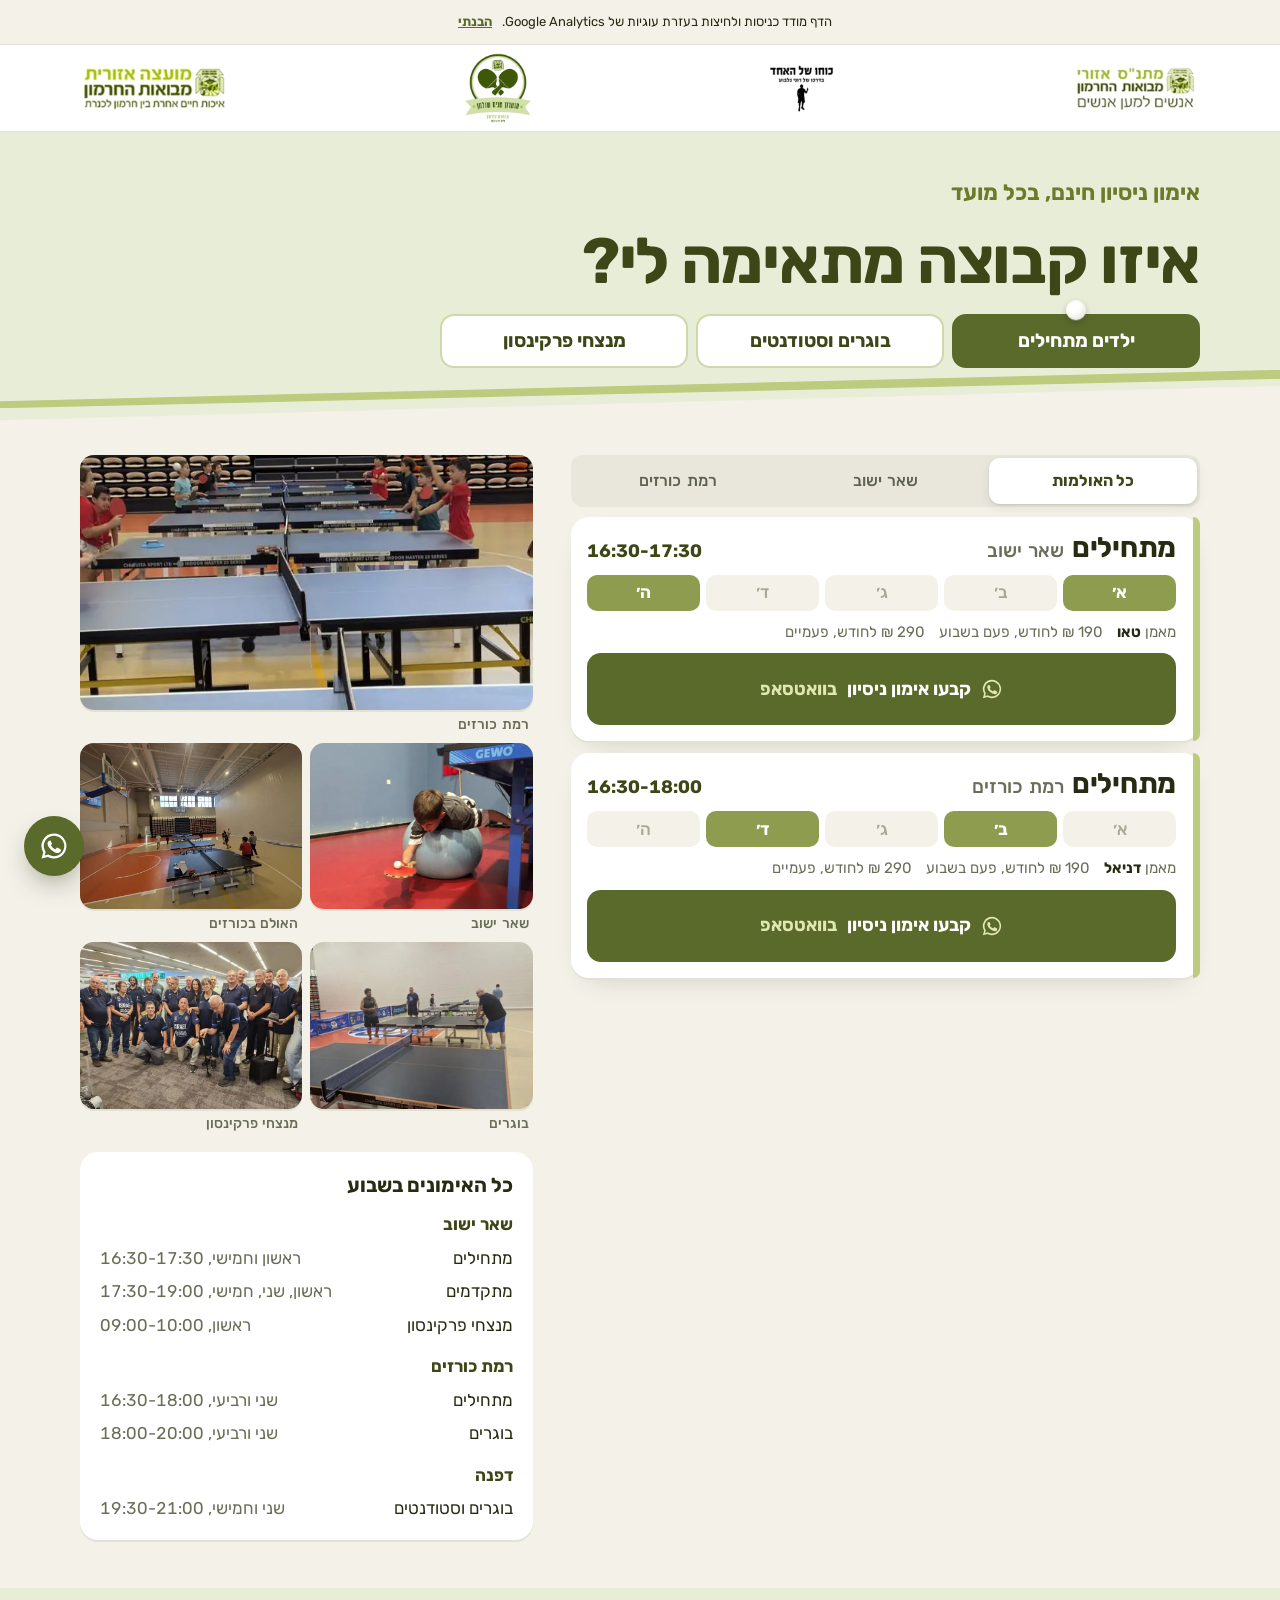
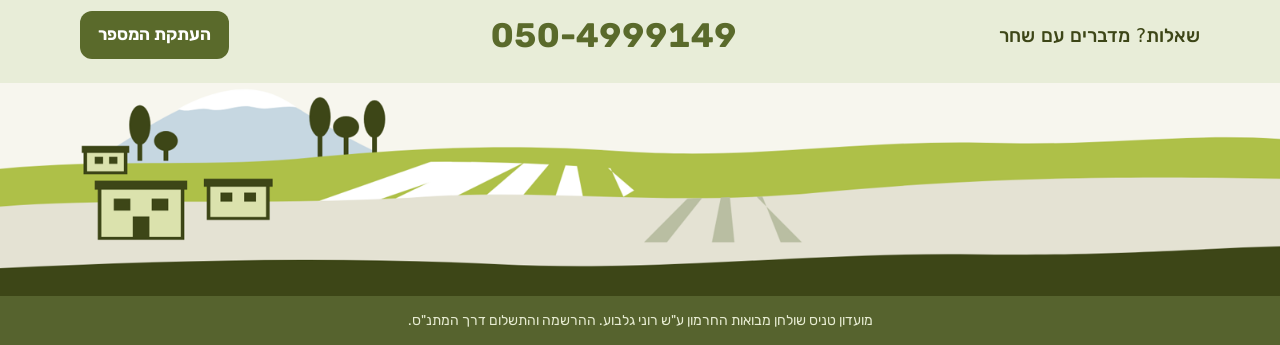
==== commit 22f356fc: "Add WhatsApp button to mobile contact bar and floating button on desktop Co-Authored-By: Claude Opus" ====
--- a/index.html
+++ b/index.html
@@ -157,8 +157,19 @@
     border:2px solid var(--sage-line);font-weight:700;text-decoration:none;transition:transform 110ms}
   .dock a:active{transform:scale(.97)}
   .dock svg{width:20px;height:20px}
+  .dock span{flex:1;min-width:0;font-size:13px;white-space:nowrap}
+  .dock span b{font-size:16px}
+  .dock{gap:8px}
+  .dock a{padding:0 12px}
+  .dock a.wa{background:var(--act);border-color:var(--act);color:var(--white)}
+  .fab{display:none!important}
   .foot{padding-bottom:calc(84px + env(safe-area-inset-bottom,0px))}
 }
+/* desktop: round WhatsApp button, bottom-left */
+.fab{position:fixed;z-index:30;left:24px;bottom:24px;width:60px;height:60px;border-radius:50%;display:grid;place-items:center;
+  background:var(--act);color:var(--white);box-shadow:0 12px 28px -10px rgba(38,43,18,.55);transition:transform 160ms var(--spring)}
+.fab svg{width:30px;height:30px}
+.fab:hover{transform:translateY(-2px) scale(1.04)}.fab:active{transform:scale(.96)}
 @media (prefers-reduced-transparency:reduce){.dock{background:var(--cream);-webkit-backdrop-filter:none;backdrop-filter:none}}
 button:focus-visible,a:focus-visible{outline:3px solid var(--on);outline-offset:3px}
 .ckbar{margin:0;padding:0 16px;text-align:center;background:var(--cream);color:var(--ink);font-size:13px;border-bottom:1px solid var(--line)}
@@ -216,8 +227,10 @@
 <div class="foot"><div class="in">מועדון טניס שולחן מבואות החרמון ע"ש רוני גלבוע. ההרשמה והתשלום דרך המתנ"ס.</div></div>
 
 <span class="ball" id="ball" hidden aria-hidden="true"></span>
+<a class="fab" href="https://wa.me/972504999149?text=%D7%A9%D7%9C%D7%95%D7%9D%20%D7%A9%D7%97%D7%A8%2C%20%D7%A8%D7%90%D7%99%D7%AA%D7%99%20%D7%90%D7%AA%20%D7%93%D7%A3%20%D7%94%D7%A7%D7%91%D7%95%D7%A6%D7%95%D7%AA%20%D7%95%D7%90%D7%A9%D7%9E%D7%97%20%D7%9C%D7%A4%D7%A8%D7%98%D7%99%D7%9D%20%D7%A2%D7%9C%20%D7%90%D7%99%D7%9E%D7%95%D7%9F%20%D7%A0%D7%99%D7%A1%D7%99%D7%95%D7%9F." target="_blank" rel="noopener" aria-label="וואטסאפ לשחר"><svg viewBox="0 0 24 24" aria-hidden="true" fill="currentColor"><path d="M12 2a10 10 0 0 0-8.6 15.1L2 22l5-1.3A10 10 0 1 0 12 2zm0 18.2a8.2 8.2 0 0 1-4.2-1.2l-.3-.2-3 .8.8-2.9-.2-.3A8.2 8.2 0 1 1 12 20.2zm4.5-6.1c-.2-.1-1.5-.7-1.7-.8s-.4-.1-.6.1-.6.8-.8 1-.3.2-.5.1a6.7 6.7 0 0 1-3.3-2.9c-.3-.4.3-.4.7-1.3.1-.2 0-.3 0-.4l-.8-1.8c-.2-.5-.4-.4-.6-.4h-.5a1 1 0 0 0-.7.3 3 3 0 0 0-.9 2.2 5.2 5.2 0 0 0 1.1 2.7 11.8 11.8 0 0 0 4.5 4c1.7.7 2.4.8 3.2.6a2.8 2.8 0 0 0 1.8-1.3 2.3 2.3 0 0 0 .2-1.3c-.1-.1-.3-.2-.5-.3z"/></svg></a>
 <nav class="dock" aria-label="יצירת קשר">
-  <span>שחר, מנהל המועדון<b>050-4999149</b></span>
+  <span>שחר<b>050-4999149</b></span>
+  <a class="wa" href="https://wa.me/972504999149?text=%D7%A9%D7%9C%D7%95%D7%9D%20%D7%A9%D7%97%D7%A8%2C%20%D7%A8%D7%90%D7%99%D7%AA%D7%99%20%D7%90%D7%AA%20%D7%93%D7%A3%20%D7%94%D7%A7%D7%91%D7%95%D7%A6%D7%95%D7%AA%20%D7%95%D7%90%D7%A9%D7%9E%D7%97%20%D7%9C%D7%A4%D7%A8%D7%98%D7%99%D7%9D%20%D7%A2%D7%9C%20%D7%90%D7%99%D7%9E%D7%95%D7%9F%20%D7%A0%D7%99%D7%A1%D7%99%D7%95%D7%9F." target="_blank" rel="noopener"><svg viewBox="0 0 24 24" aria-hidden="true" fill="currentColor"><path d="M12 2a10 10 0 0 0-8.6 15.1L2 22l5-1.3A10 10 0 1 0 12 2zm0 18.2a8.2 8.2 0 0 1-4.2-1.2l-.3-.2-3 .8.8-2.9-.2-.3A8.2 8.2 0 1 1 12 20.2zm4.5-6.1c-.2-.1-1.5-.7-1.7-.8s-.4-.1-.6.1-.6.8-.8 1-.3.2-.5.1a6.7 6.7 0 0 1-3.3-2.9c-.3-.4.3-.4.7-1.3.1-.2 0-.3 0-.4l-.8-1.8c-.2-.5-.4-.4-.6-.4h-.5a1 1 0 0 0-.7.3 3 3 0 0 0-.9 2.2 5.2 5.2 0 0 0 1.1 2.7 11.8 11.8 0 0 0 4.5 4c1.7.7 2.4.8 3.2.6a2.8 2.8 0 0 0 1.8-1.3 2.3 2.3 0 0 0 .2-1.3c-.1-.1-.3-.2-.5-.3z"/></svg>וואטסאפ</a>
   <a href="tel:+972504999149"><svg viewBox="0 0 24 24" aria-hidden="true" fill="currentColor"><path d="M6.6 10.8a15.2 15.2 0 0 0 6.6 6.6l2.2-2.2a1 1 0 0 1 1-.25 11.4 11.4 0 0 0 3.6.57 1 1 0 0 1 1 1V20a1 1 0 0 1-1 1A17 17 0 0 1 3 4a1 1 0 0 1 1-1h3.5a1 1 0 0 1 1 1c0 1.25.2 2.45.57 3.57a1 1 0 0 1-.25 1z"/></svg>חיוג</a>
 </nav>
 <script>
